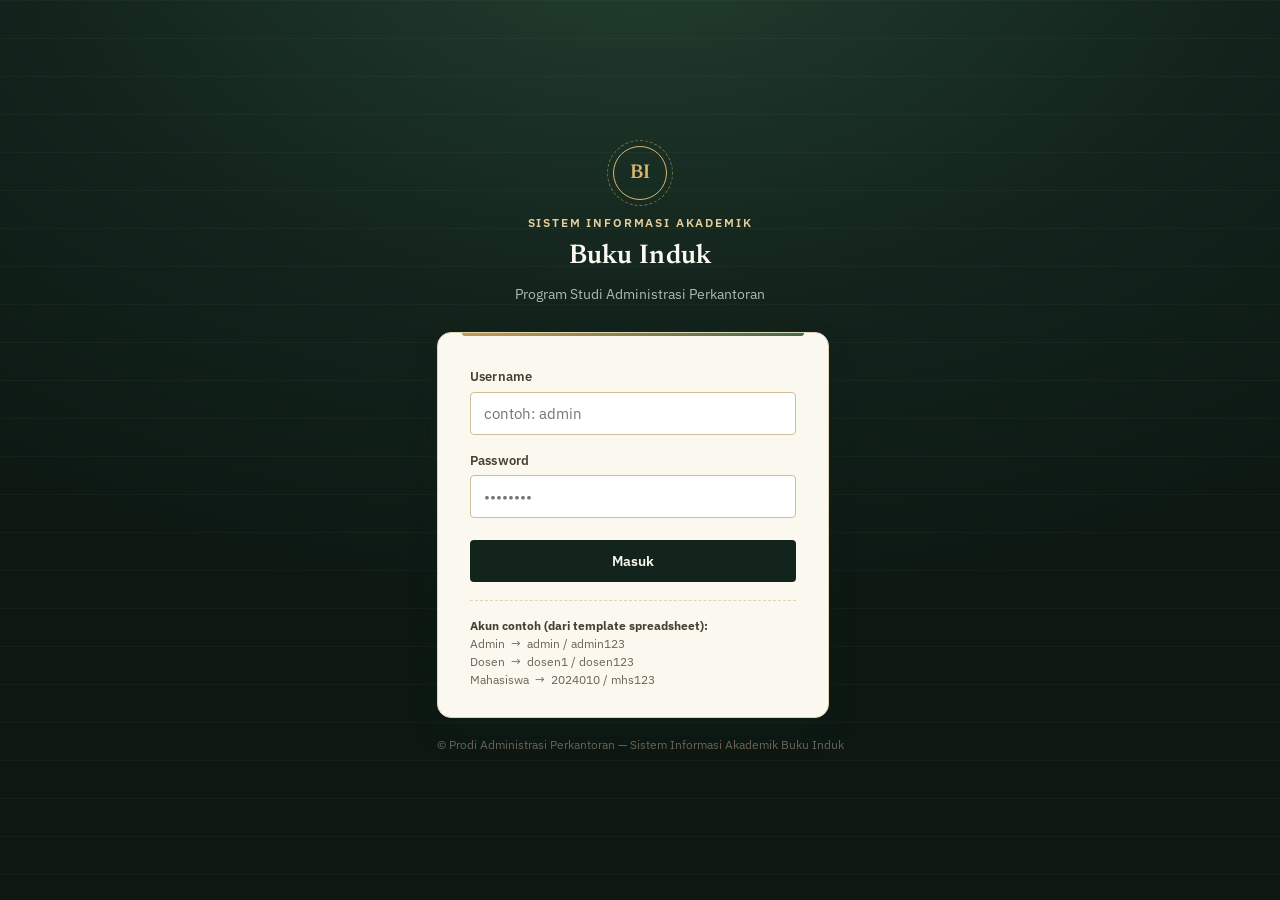
==== dashboard.html @ 70b78508 "Add files via upload" ====
<!DOCTYPE html>
<html lang="id">
<head>
<meta charset="UTF-8">
<meta name="viewport" content="width=device-width, initial-scale=1.0">
<title>Dasbor — Buku Induk</title>
<link rel="stylesheet" href="assets/style.css">
</head>
<body>

<div id="page-root" hidden>

  <div id="adminDash" style="display:none">
    <div class="stat-grid" id="statGrid"></div>
    <div class="card">
      <div class="card-head">
        <div>
          <h3>Selamat datang di Buku Induk</h3>
          <div class="desc">Pintasan cepat untuk pekerjaan administrasi akademik yang paling sering dilakukan.</div>
        </div>
      </div>
      <div class="kv-list" id="adminLinks"></div>
    </div>
  </div>

  <div id="dosenDash" style="display:none">
    <div class="stat-grid" id="dosenStatGrid"></div>
    <div class="card">
      <div class="card-head">
        <div>
          <h3>Mata Kuliah yang Diampu</h3>
          <div class="desc">Pilih salah satu untuk langsung menuju halaman input nilai.</div>
        </div>
        <div class="card-tools"><a href="nilai.html" class="btn btn-brass btn-sm">Input Nilai →</a></div>
      </div>
      <div class="table-wrap">
        <table class="ledger" id="dosenMkTable">
          <thead><tr><th>Kode</th><th>Mata Kuliah</th><th class="num">SKS</th><th class="num">Semester</th></tr></thead>
          <tbody></tbody>
        </table>
      </div>
    </div>
  </div>

  <div id="mhsDash" style="display:none">
    <div class="card" id="mhsStampCard">
      <div class="card-head">
        <div><h3>Ringkasan Akademik</h3><div class="desc">Berdasarkan hasil generate IP/IPK terakhir.</div></div>
        <div class="card-tools"><a href="transkrip.html" class="btn btn-outline btn-sm">Lihat Transkrip Lengkap →</a></div>
      </div>
      <div class="stamp-wrap" id="mhsStampWrap"></div>
    </div>
    <div class="card" id="mhsRiwayatCard">
      <div class="card-head"><h3>Riwayat Per Semester</h3></div>
      <div class="table-wrap">
        <table class="ledger" id="mhsRiwayatTable">
          <thead><tr><th>Semester</th><th>Tahun Ajaran</th><th class="num">SKS</th><th class="num">IPS</th><th class="num">IPK</th><th>Status</th></tr></thead>
          <tbody></tbody>
        </table>
      </div>
    </div>
  </div>

</div>

<script src="assets/app.js"></script>
<script>
const user = Shell.mount({ active: "dashboard", eyebrow: "Ringkasan", title: "Dasbor" });

(async () => {
  if (!user) return;
  try {
    const stats = await Api("dashboardStats", { role: user.role, ref_id: user.ref_id });

    if (user.role === "admin") {
      document.getElementById("adminDash").style.display = "";
      document.getElementById("statGrid").innerHTML = `
        <div class="stat-card"><div class="label">Mahasiswa</div><div class="value">${stats.totalMahasiswa}</div></div>
        <div class="stat-card"><div class="label">Dosen</div><div class="value">${stats.totalDosen}</div></div>
        <div class="stat-card"><div class="label">Staf</div><div class="value">${stats.totalStaf}</div></div>
        <div class="stat-card"><div class="label">Mata Kuliah</div><div class="value">${stats.totalMataKuliah}</div></div>
        <div class="stat-card"><div class="label">Nilai Diinput</div><div class="value">${stats.totalNilaiDiinput}</div></div>
        <div class="stat-card"><div class="label">Rata-rata IPK</div><div class="value">${fmtNum(stats.rataIpk)}</div></div>
      `;
      document.getElementById("adminLinks").innerHTML = `
        <div class="row"><span class="k">Kelola data mahasiswa, dosen, staf &amp; mata kuliah</span><span class="v"><a href="mahasiswa.html">Buka →</a></span></div>
        <div class="row"><span class="k">Atur bobot komponen nilai &amp; skala huruf</span><span class="v"><a href="pengaturan.html">Buka →</a></span></div>
        <div class="row"><span class="k">Generate IP dan IPK mahasiswa</span><span class="v"><a href="generate.html">Buka →</a></span></div>
        <div class="row"><span class="k">Lihat transkrip mahasiswa</span><span class="v"><a href="transkrip.html">Buka →</a></span></div>
      `;
    }

    else if (user.role === "dosen") {
      document.getElementById("dosenDash").style.display = "";
      document.getElementById("dosenStatGrid").innerHTML = `
        <div class="stat-card"><div class="label">Mata Kuliah Diampu</div><div class="value">${stats.totalMataKuliah}</div></div>
        <div class="stat-card"><div class="label">Mahasiswa Dinilai</div><div class="value">${stats.totalMahasiswaDinilai}</div></div>
        <div class="stat-card"><div class="label">Total Nilai Diinput</div><div class="value">${stats.totalNilaiDiinput}</div></div>
      `;
      const tbody = document.querySelector("#dosenMkTable tbody");
      if (!stats.mataKuliah.length) {
        setEmpty(tbody, 4, "Belum ada mata kuliah yang ditugaskan ke akun ini.");
      } else {
        tbody.innerHTML = stats.mataKuliah.map(m => `
          <tr><td class="mono">${escapeHtml(m.kode_mk)}</td><td>${escapeHtml(m.nama_mk)}</td><td class="num">${m.sks}</td><td class="num">${m.semester}</td></tr>
        `).join("");
      }
    }

    else if (user.role === "mahasiswa") {
      document.getElementById("mhsDash").style.display = "";
      if (stats.semesterTerakhir === null) {
        document.getElementById("mhsStampWrap").innerHTML = `
          <div class="empty-state" style="padding:10px 0;">
            <h4>Belum ada IP/IPK yang digenerate</h4>
            <div>Nilai semester pertama belum digenerate oleh admin. Periksa kembali setelah dosen menginput seluruh komponen nilai.</div>
          </div>`;
        document.getElementById("mhsRiwayatCard").style.display = "none";
      } else {
        const ipk = stats.ipkTerakhir;
        const kind = ipk >= 3.51 ? "ok" : ipk >= 2 ? "neutral" : "bad";
        document.getElementById("mhsStampWrap").innerHTML = `
          ${renderStamp({ value: fmtNum(ipk), kind })}
          <div class="stamp-caption">
            <strong>IPK Kumulatif s.d. Semester ${stats.semesterTerakhir}</strong>
            IPS semester terakhir: <b>${fmtNum(stats.ipsTerakhir)}</b><br>
            Total SKS kumulatif: <b>${stats.sksKumulatif}</b><br>
            Status: <b>${escapeHtml(stats.statusKelulusan || "—")}</b>
          </div>
        `;
        const tbody = document.querySelector("#mhsRiwayatTable tbody");
        tbody.innerHTML = stats.riwayat.map(r => `
          <tr>
            <td>${r.semester_ke}</td>
            <td class="mono">${escapeHtml(r.tahun_ajaran)}</td>
            <td class="num">${r.sks_kumulatif}</td>
            <td class="num">${fmtNum(r.ips)}</td>
            <td class="num">${fmtNum(r.ipk)}</td>
            <td>${escapeHtml(r.status_kelulusan)}</td>
          </tr>
        `).join("");
      }
    }
  } catch (err) { showErr(err); }
})();
</script>
</body>
</html>
---- assets/style.css ----
/* ===================================================================
   BUKU INDUK — Sistem Informasi Akademik Prodi Administrasi Perkantoran
   Design language: "Ledger / Registry" — buku induk, kop surat, stempel
   =================================================================== */

@import url('https://fonts.googleapis.com/css2?family=Newsreader:ital,opsz,wght@0,6..72,400;0,6..72,500;0,6..72,600;0,6..72,700;1,6..72,500&family=IBM+Plex+Sans:wght@400;500;600;700&family=IBM+Plex+Mono:wght@400;500;600&display=swap');

:root{
  /* --- color tokens --- */
  --ink-900:#13241d;
  --ink-800:#1a2f26;
  --ink-700:#23402f;
  --ink-600:#2f5440;
  --brass-300:#e7cf9c;
  --brass-400:#d8b76d;
  --brass-500:#c89a4c;
  --brass-600:#a87b34;
  --parchment-50:#fbf8ef;
  --parchment-100:#f3ecd9;
  --parchment-200:#e9dfc4;
  --line-200:#dfd4b3;
  --line-300:#cdbf95;
  --wax-600:#9c3b2e;
  --wax-700:#7c2d22;
  --forest-600:#3f6b52;
  --forest-700:#2f5440;
  --slate-500:#6b6356;
  --slate-700:#463f33;
  --ink-text:#1c1710;

  /* --- type tokens --- */
  --font-display:'Newsreader', 'Iowan Old Style', serif;
  --font-body:'IBM Plex Sans', -apple-system, sans-serif;
  --font-mono:'IBM Plex Mono', 'SFMono-Regular', monospace;

  /* --- layout tokens --- */
  --sidebar-w:248px;
  --topbar-h:68px;
  --radius-sm:4px;
  --radius-md:8px;
  --radius-lg:14px;
  --shadow-card:0 1px 2px rgba(19,36,29,.06), 0 8px 24px -12px rgba(19,36,29,.18);
  --shadow-pop:0 12px 32px -8px rgba(19,36,29,.32);
}

*{box-sizing:border-box;}
html,body{margin:0;padding:0;}
body{
  font-family:var(--font-body);
  color:var(--ink-text);
  background:var(--parchment-100);
  -webkit-font-smoothing:antialiased;
  font-size:15px;
  line-height:1.5;
}
h1,h2,h3,h4{font-family:var(--font-display);font-weight:600;margin:0;color:var(--ink-900);}
a{color:inherit;}
button{font-family:var(--font-body);}
::selection{background:var(--brass-300);}

/* subtle paper-grain texture, layered gradients (no image assets needed) */
.paper-grain{
  background-image:
    radial-gradient(circle at 18% 22%, rgba(255,255,255,.5), transparent 40%),
    radial-gradient(circle at 82% 78%, rgba(19,36,29,.04), transparent 45%);
}

/* =========================== LOGIN PAGE =========================== */
.login-screen{
  min-height:100vh;
  display:flex;
  align-items:center;
  justify-content:center;
  background:
    radial-gradient(1100px 700px at 50% -10%, var(--ink-700) 0%, var(--ink-900) 55%, #0d1813 100%);
  padding:32px 20px;
  position:relative;
  overflow:hidden;
}
.login-screen::before{
  content:"";
  position:absolute; inset:0;
  background-image: repeating-linear-gradient(180deg, rgba(231,207,156,.035) 0px, rgba(231,207,156,.035) 1px, transparent 1px, transparent 38px);
  pointer-events:none;
}
.login-mark{
  text-align:center;
  margin-bottom:28px;
  position:relative;
  z-index:1;
}
.login-mark .crest{
  width:54px;height:54px;margin:0 auto 14px;
  border:1.5px solid var(--brass-400);
  border-radius:50%;
  display:flex;align-items:center;justify-content:center;
  color:var(--brass-400);
  font-family:var(--font-display);
  font-size:20px;font-weight:600;
  position:relative;
}
.login-mark .crest::after{
  content:"";position:absolute;inset:-7px;
  border:1px dashed rgba(216,183,109,.5);border-radius:50%;
}
.login-mark .eyebrow{
  letter-spacing:.16em;text-transform:uppercase;font-size:11.5px;
  color:var(--brass-300);font-weight:600;margin-bottom:6px;
}
.login-mark h1{
  color:var(--parchment-50);font-size:27px;letter-spacing:.01em;
}
.login-mark p{
  color:#aebba9;font-size:13.5px;margin-top:6px;
}
.login-card{
  position:relative;z-index:1;
  width:100%;max-width:392px;
  background:var(--parchment-50);
  border-radius:var(--radius-lg);
  box-shadow:var(--shadow-pop);
  padding:34px 32px 28px;
  border:1px solid var(--line-200);
}
.login-card::before{
  content:"";position:absolute;left:24px;right:24px;top:0;height:3px;
  background:linear-gradient(90deg, var(--brass-500), var(--forest-600));
  border-radius:0 0 3px 3px;
}
.field{margin-bottom:16px;}
.field label{
  display:block;font-size:12.5px;font-weight:600;color:var(--slate-700);
  margin-bottom:6px;letter-spacing:.02em;
}
.field input, .field select, .field textarea{
  width:100%;padding:11px 13px;border:1.5px solid var(--line-300);
  border-radius:var(--radius-sm);font-family:var(--font-body);font-size:14.5px;
  background:#fff;color:var(--ink-text);transition:border-color .15s, box-shadow .15s;
}
.field input:focus, .field select:focus, .field textarea:focus{
  outline:none;border-color:var(--forest-600);
  box-shadow:0 0 0 3px rgba(63,107,82,.13);
}
.field-hint{font-size:11.5px;color:var(--slate-500);margin-top:5px;}
.field-error{font-size:11.5px;color:var(--wax-600);margin-top:5px;display:none;}

.btn{
  display:inline-flex;align-items:center;justify-content:center;gap:8px;
  padding:11px 20px;border-radius:var(--radius-sm);border:1.5px solid transparent;
  font-size:14px;font-weight:600;cursor:pointer;font-family:var(--font-body);
  transition:transform .12s, box-shadow .12s, background .15s, border-color .15s;
  white-space:nowrap;
}
.btn:active{transform:translateY(1px);}
.btn-primary{background:var(--ink-900);color:var(--parchment-50);}
.btn-primary:hover{background:var(--ink-700);}
.btn-brass{background:var(--brass-500);color:var(--ink-900);}
.btn-brass:hover{background:var(--brass-600);}
.btn-outline{background:transparent;border-color:var(--line-300);color:var(--ink-text);}
.btn-outline:hover{border-color:var(--ink-700);background:rgba(19,36,29,.04);}
.btn-danger{background:#fff;border-color:var(--wax-600);color:var(--wax-600);}
.btn-danger:hover{background:var(--wax-600);color:#fff;}
.btn-block{width:100%;}
.btn-sm{padding:6px 12px;font-size:12.5px;}
.btn[disabled]{opacity:.55;cursor:not-allowed;}

.login-card .btn-primary{margin-top:6px;}
.login-foot{
  text-align:center;margin-top:18px;font-size:12px;color:var(--slate-500);
  position:relative;z-index:1;
}
.demo-accounts{
  margin-top:18px;padding-top:16px;border-top:1px dashed var(--line-200);
  font-size:12px;color:var(--slate-500);
}
.demo-accounts strong{color:var(--slate-700);}
.login-alert{
  background:#fbeae7;border:1px solid var(--wax-600);color:var(--wax-700);
  padding:10px 12px;border-radius:var(--radius-sm);font-size:13px;margin-bottom:14px;
  display:none;
}

/* ============================ APP SHELL ============================ */
.app-shell{display:flex;min-height:100vh;}

.sidebar{
  width:var(--sidebar-w);flex-shrink:0;
  background:var(--ink-900);color:var(--parchment-100);
  display:flex;flex-direction:column;
  position:fixed;top:0;left:0;bottom:0;
  transition:transform .2s ease;
  z-index:40;
}
.sidebar-brand{
  padding:22px 20px 18px;display:flex;align-items:center;gap:11px;
  border-bottom:1px solid rgba(231,207,156,.14);
}
.sidebar-brand .crest{
  width:34px;height:34px;border:1.4px solid var(--brass-400);border-radius:50%;
  display:flex;align-items:center;justify-content:center;color:var(--brass-400);
  font-family:var(--font-display);font-weight:600;font-size:14px;flex-shrink:0;
}
.sidebar-brand .name{font-family:var(--font-display);font-size:16px;color:var(--parchment-50);line-height:1.15;}
.sidebar-brand .sub{font-size:10px;color:var(--brass-300);letter-spacing:.08em;text-transform:uppercase;margin-top:2px;}

.sidebar-nav{flex:1;overflow-y:auto;padding:14px 12px;}
.nav-section-label{
  font-size:10.5px;letter-spacing:.1em;text-transform:uppercase;color:#7f9081;
  padding:14px 10px 6px;
}
.nav-item{
  display:flex;align-items:center;gap:11px;padding:10px 12px;margin-bottom:2px;
  border-radius:8px 8px 0 0;color:#cdd9c8;font-size:13.6px;font-weight:500;
  text-decoration:none;cursor:pointer;position:relative;
  border-bottom:2px solid transparent;
}
.nav-item .ic{width:17px;height:17px;flex-shrink:0;opacity:.85;}
.nav-item .ic svg{width:100%;height:100%;}
.icon-btn svg{width:16px;height:16px;}
.btn svg{width:14px;height:14px;flex-shrink:0;}
.nav-item:hover{background:rgba(231,207,156,.07);color:var(--parchment-50);}
.nav-item.active{
  background:var(--parchment-50);color:var(--ink-900);
  border-bottom:2px solid var(--brass-500);
  box-shadow:0 -1px 0 rgba(0,0,0,.05) inset;
}
.nav-item.active .ic{opacity:1;}

.sidebar-foot{
  padding:14px 16px 18px;border-top:1px solid rgba(231,207,156,.14);
  font-size:11.5px;color:#8a9a86;
}

.main{margin-left:var(--sidebar-w);flex:1;min-width:0;display:flex;flex-direction:column;}

.topbar{
  height:var(--topbar-h);flex-shrink:0;
  background:var(--parchment-50);border-bottom:1px solid var(--line-200);
  display:flex;align-items:center;justify-content:space-between;
  padding:0 28px;position:sticky;top:0;z-index:30;
}
.topbar-title{display:flex;flex-direction:column;}
.topbar-title .eyebrow{font-size:10.5px;letter-spacing:.1em;text-transform:uppercase;color:var(--brass-600);font-weight:600;}
.topbar-title h2{font-size:19px;}
.menu-toggle{display:none;background:none;border:none;cursor:pointer;padding:6px;margin-right:10px;}
.menu-toggle span{display:block;width:20px;height:2px;background:var(--ink-900);margin:4px 0;border-radius:1px;}

.user-chip{
  display:flex;align-items:center;gap:10px;padding:6px 8px 6px 14px;
  border-radius:24px;border:1px solid var(--line-200);background:#fff;cursor:pointer;
  position:relative;
}
.user-chip .ava{
  width:30px;height:30px;border-radius:50%;background:var(--forest-600);color:#fff;
  display:flex;align-items:center;justify-content:center;font-weight:600;font-size:13px;
  font-family:var(--font-display);
}
.user-chip .meta{text-align:left;}
.user-chip .meta .nm{font-size:12.8px;font-weight:600;line-height:1.2;}
.user-chip .meta .rl{font-size:10.5px;color:var(--slate-500);text-transform:uppercase;letter-spacing:.04em;}
.user-menu{
  position:absolute;top:calc(100% + 8px);right:0;background:#fff;border:1px solid var(--line-200);
  border-radius:var(--radius-md);box-shadow:var(--shadow-pop);min-width:170px;
  padding:6px;display:none;z-index:50;
}
.user-menu.open{display:block;}
.user-menu a{
  display:block;padding:9px 12px;border-radius:6px;font-size:13px;text-decoration:none;color:var(--ink-text);
}
.user-menu a:hover{background:var(--parchment-100);}
.user-menu a.danger{color:var(--wax-600);}

.content{padding:26px 28px 60px;flex:1;}

/* ============================== CARDS =============================== */
.card{
  background:var(--parchment-50);border:1px solid var(--line-200);border-radius:var(--radius-lg);
  box-shadow:var(--shadow-card);padding:22px 22px 24px;margin-bottom:22px;
}
.card-head{display:flex;align-items:flex-start;justify-content:space-between;gap:14px;margin-bottom:16px;flex-wrap:wrap;}
.card-head h3{font-size:16.5px;}
.card-head .desc{font-size:12.8px;color:var(--slate-500);margin-top:3px;}
.card-tools{display:flex;gap:8px;align-items:center;flex-wrap:wrap;}

.stat-grid{display:grid;grid-template-columns:repeat(4,1fr);gap:16px;margin-bottom:22px;}
.stat-card{
  background:var(--parchment-50);border:1px solid var(--line-200);border-radius:var(--radius-md);
  padding:16px 18px;position:relative;overflow:hidden;
}
.stat-card .label{font-size:11px;letter-spacing:.06em;text-transform:uppercase;color:var(--slate-500);font-weight:600;}
.stat-card .value{font-family:var(--font-display);font-size:28px;color:var(--ink-900);margin-top:6px;}
.stat-card .sub{font-size:11.5px;color:var(--forest-600);margin-top:4px;}
.stat-card::after{
  content:"";position:absolute;right:-10px;bottom:-14px;width:64px;height:64px;border-radius:50%;
  background:radial-gradient(circle, rgba(200,154,76,.16), transparent 70%);
}

/* ============================== TABLES =============================== */
.table-wrap{overflow-x:auto;border:1px solid var(--line-200);border-radius:var(--radius-md);}
table.ledger{width:100%;border-collapse:collapse;font-size:13.4px;background:#fff;}
table.ledger thead th{
  background:var(--ink-900);color:var(--parchment-100);text-align:left;
  font-size:11px;letter-spacing:.05em;text-transform:uppercase;font-weight:600;
  padding:11px 14px;white-space:nowrap;
}
table.ledger thead th.num, table.ledger td.num{text-align:right;}
table.ledger tbody td{padding:10px 14px;border-bottom:1px solid var(--parchment-200);vertical-align:middle;}
table.ledger tbody tr:nth-child(even){background:var(--parchment-100);}
table.ledger tbody tr:hover{background:#f6f0e0;}
table.ledger tbody tr.dirty{background:#fdf2d0 !important;box-shadow:inset 3px 0 0 var(--brass-500);}
table.ledger .cell-input{width:64px;text-align:right;border:1px solid var(--parchment-200);border-radius:6px;padding:5px 6px;font-family:var(--font-mono);font-size:13px;background:#fff;}
table.ledger .cell-input:focus{outline:none;border-color:var(--brass-500);box-shadow:0 0 0 2px rgba(200,154,76,.25);}
table.ledger td.mono, table.ledger th.mono{font-family:var(--font-mono);}
.row-actions{display:flex;gap:6px;}
.icon-btn{
  width:30px;height:30px;border-radius:6px;border:1px solid var(--line-300);background:#fff;
  display:flex;align-items:center;justify-content:center;cursor:pointer;color:var(--slate-700);
}
.icon-btn:hover{background:var(--parchment-100);}
.icon-btn.danger:hover{border-color:var(--wax-600);color:var(--wax-600);background:#fbeae7;}
.empty-row td{text-align:center;color:var(--slate-500);padding:34px 14px;font-size:13.5px;}

/* ============================== BADGES =============================== */
.badge{
  display:inline-flex;align-items:center;gap:5px;padding:3px 10px;border-radius:20px;
  font-size:11.5px;font-weight:600;letter-spacing:.02em;
}
.badge-a{background:#e8f1ea;color:var(--forest-700);}
.badge-b{background:#eef3e3;color:#52682f;}
.badge-c{background:#fcf1de;color:#9a6a16;}
.badge-d{background:#fde6da;color:#b15324;}
.badge-e{background:#fbe2de;color:var(--wax-700);}
.badge-lulus{background:#e8f1ea;color:var(--forest-700);}
.badge-tidak{background:#fbe2de;color:var(--wax-700);}
.badge-aktif{background:#e8eef7;color:#2e4f86;}
.badge-role{background:var(--parchment-200);color:var(--slate-700);text-transform:uppercase;font-size:10.5px;}

/* ============================== FORMS / MODAL =============================== */
.form-grid{display:grid;grid-template-columns:repeat(2,1fr);gap:14px 18px;}
.form-grid .full{grid-column:1/-1;}
.modal-overlay{
  position:fixed;inset:0;background:rgba(19,36,29,.5);display:none;align-items:center;justify-content:center;
  z-index:80;padding:20px;
}
.modal-overlay.open{display:flex;}
.modal{
  background:var(--parchment-50);border-radius:var(--radius-lg);max-width:560px;width:100%;
  max-height:88vh;overflow-y:auto;box-shadow:var(--shadow-pop);
}
.modal-head{
  padding:18px 22px;border-bottom:1px solid var(--line-200);display:flex;align-items:center;justify-content:space-between;
}
.modal-head h3{font-size:16px;}
.modal-close{background:none;border:none;font-size:20px;cursor:pointer;color:var(--slate-500);line-height:1;}
.modal-body{padding:20px 22px;}
.modal-foot{padding:14px 22px 20px;display:flex;justify-content:flex-end;gap:10px;border-top:1px solid var(--line-200);}

/* ============================== TOAST =============================== */
#toast-host{position:fixed;bottom:22px;right:22px;z-index:100;display:flex;flex-direction:column;gap:8px;}
.toast{
  background:var(--ink-900);color:var(--parchment-50);padding:12px 18px;border-radius:var(--radius-sm);
  font-size:13.4px;box-shadow:var(--shadow-pop);min-width:220px;border-left:4px solid var(--brass-500);
  animation:toast-in .18s ease;
}
.toast.err{border-left-color:var(--wax-600);}
.toast.ok{border-left-color:var(--forest-600);}
@keyframes toast-in{from{opacity:0;transform:translateY(8px);}to{opacity:1;transform:translateY(0);}}

/* ============================== STAMP / SEGEL =============================== */
.stamp{width:148px;height:148px;}
.stamp .ring{fill:none;stroke-width:2;}
.stamp.ok .ring{stroke:var(--forest-600);}
.stamp.bad .ring{stroke:var(--wax-600);}
.stamp.neutral .ring{stroke:var(--brass-600);}
.stamp text{font-family:var(--font-display);}
.stamp .big{font-size:27px;font-weight:700;}
.stamp.ok .big{fill:var(--forest-700);}
.stamp.bad .big{fill:var(--wax-700);}
.stamp.neutral .big{fill:var(--brass-600);}
.stamp .curve{font-family:var(--font-body);font-size:7.6px;letter-spacing:.12em;font-weight:600;}
.stamp.ok .curve{fill:var(--forest-700);}
.stamp.bad .curve{fill:var(--wax-700);}
.stamp.neutral .curve{fill:var(--brass-600);}
.stamp-wrap{display:flex;align-items:center;gap:22px;flex-wrap:wrap;}
.stamp-caption{font-size:12.8px;color:var(--slate-500);max-width:280px;}
.stamp-caption strong{display:block;color:var(--ink-900);font-size:13.5px;margin-bottom:3px;}

/* ============================== MISC =============================== */
.helper-bar{
  display:flex;align-items:center;justify-content:space-between;gap:14px;margin-bottom:18px;flex-wrap:wrap;
}
.search-box{position:relative;}
.search-box input{
  padding:9px 13px 9px 34px;border:1.5px solid var(--line-300);border-radius:20px;font-size:13px;
  width:240px;background:#fff;
}
.search-box svg{position:absolute;left:11px;top:50%;transform:translateY(-50%);width:14px;height:14px;color:var(--slate-500);}
.tag-filter{display:flex;gap:6px;flex-wrap:wrap;}
.tag-filter button{
  border:1.5px solid var(--line-300);background:#fff;border-radius:18px;padding:6px 13px;font-size:12px;
  cursor:pointer;color:var(--slate-700);
}
.tag-filter button.active{background:var(--ink-900);border-color:var(--ink-900);color:#fff;}

.skeleton{background:linear-gradient(90deg,var(--parchment-200) 25%,var(--parchment-100) 37%,var(--parchment-200) 63%);
  background-size:400% 100%;animation:sk 1.3s ease infinite;border-radius:4px;}
@keyframes sk{0%{background-position:100% 50%}100%{background-position:0 50%}}

.empty-state{text-align:center;padding:46px 20px;color:var(--slate-500);}
.empty-state svg{width:46px;height:46px;color:var(--brass-400);margin-bottom:10px;}
.empty-state h4{font-size:14.5px;color:var(--ink-900);margin-bottom:4px;}

.divider-label{
  display:flex;align-items:center;gap:10px;font-size:11px;letter-spacing:.08em;text-transform:uppercase;
  color:var(--slate-500);margin:22px 0 14px;
}
.divider-label::after{content:"";flex:1;height:1px;background:var(--line-200);}

.progress-track{height:6px;background:var(--parchment-200);border-radius:4px;overflow:hidden;}
.progress-fill{height:100%;background:linear-gradient(90deg,var(--brass-500),var(--forest-600));}

.kv-list{display:flex;flex-direction:column;gap:9px;}
.kv-list .row{display:flex;justify-content:space-between;font-size:13px;padding-bottom:8px;border-bottom:1px dashed var(--line-200);}
.kv-list .row .k{color:var(--slate-500);}
.kv-list .row .v{font-weight:600;font-family:var(--font-mono);}

.weight-chip{
  display:inline-flex;align-items:center;gap:6px;background:var(--parchment-100);border:1px solid var(--line-200);
  border-radius:8px;padding:8px 12px;font-size:12.5px;
}
.weight-chip b{font-family:var(--font-mono);color:var(--ink-900);}

.print-only{display:none;}

/* ============================== RESPONSIVE =============================== */
@media (max-width:980px){
  .stat-grid{grid-template-columns:repeat(2,1fr);}
  .form-grid{grid-template-columns:1fr;}
}
@media (max-width:840px){
  .sidebar{transform:translateX(-100%);}
  .sidebar.open{transform:translateX(0);}
  .main{margin-left:0;}
  .menu-toggle{display:inline-flex;flex-direction:column;}
  .topbar{padding:0 16px;}
  .content{padding:18px 16px 50px;}
  .stat-grid{grid-template-columns:1fr 1fr;}
}
@media (max-width:520px){
  .stat-grid{grid-template-columns:1fr;}
  .user-chip .meta{display:none;}
  .login-card{padding:26px 20px 22px;}
}

@media print{
  .sidebar,.topbar,.no-print{display:none !important;}
  .main{margin-left:0;}
  body{background:#fff;}
  .content{padding:0;max-width:none;}
  .print-only{display:block !important;}
  .card{box-shadow:none;border:1px solid #ccc;}
}
.print-header{text-align:center;margin-bottom:18px;padding-bottom:14px;border-bottom:2px solid var(--ink-900);}
.print-header .crest-row{display:flex;align-items:center;justify-content:center;gap:10px;margin-bottom:6px;}
.print-header h2{font-family:var(--font-display);font-size:20px;margin:0;}
.print-header .sub{font-size:12px;color:var(--ink-700);text-transform:uppercase;letter-spacing:.06em;}
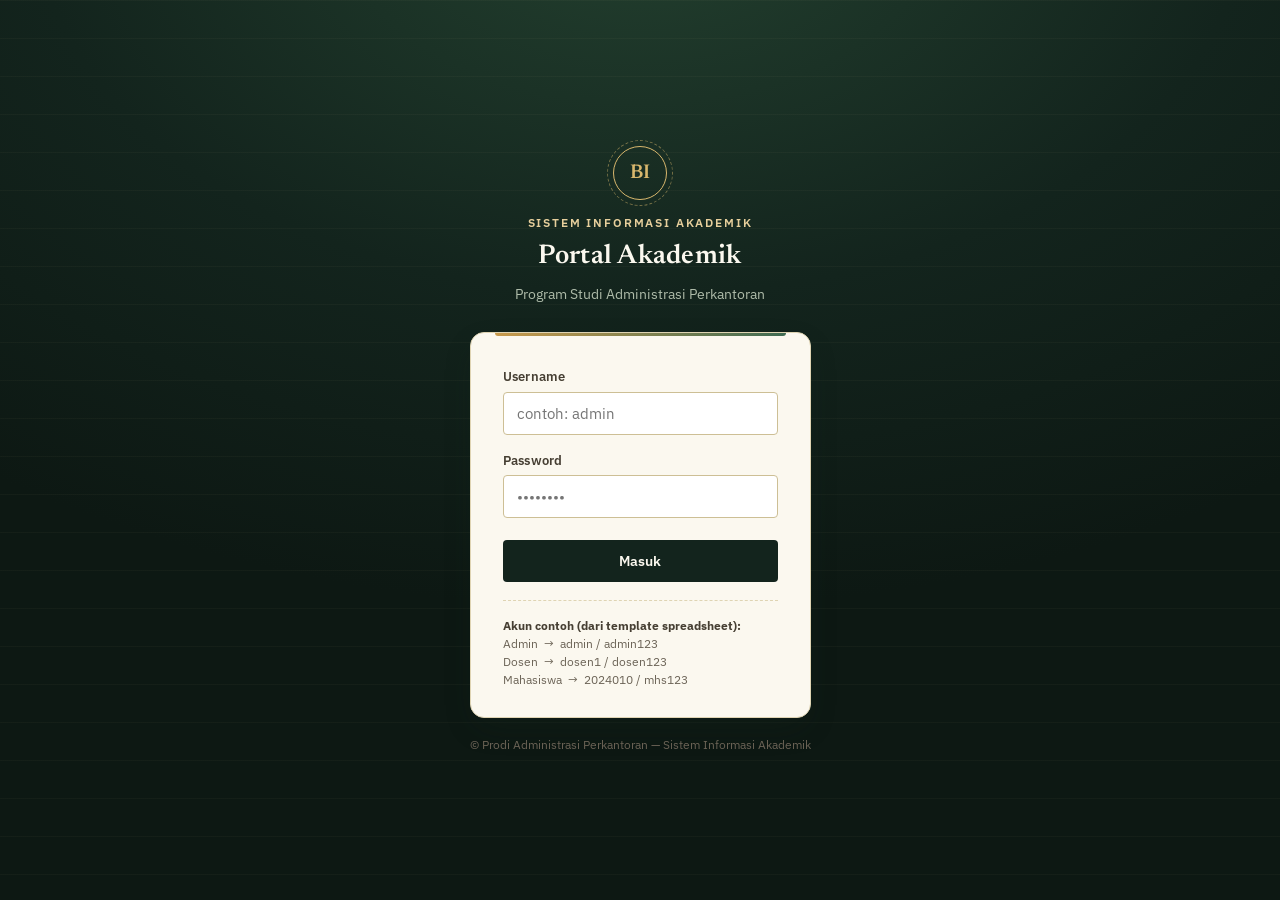
==== commit eb0abb48: "dashboard.html" ====
--- a/dashboard.html
+++ b/dashboard.html
@@ -3,7 +3,7 @@
 <head>
 <meta charset="UTF-8">
 <meta name="viewport" content="width=device-width, initial-scale=1.0">
-<title>Dasbor — Buku Induk</title>
+<title>Dashboard — Sistem Informasi</title>
 <link rel="stylesheet" href="assets/style.css">
 </head>
 <body>
@@ -15,7 +15,7 @@
     <div class="card">
       <div class="card-head">
         <div>
-          <h3>Selamat datang di Buku Induk</h3>
+          <h3>Selamat datang di Portal Akademik</h3>
           <div class="desc">Pintasan cepat untuk pekerjaan administrasi akademik yang paling sering dilakukan.</div>
         </div>
       </div>
